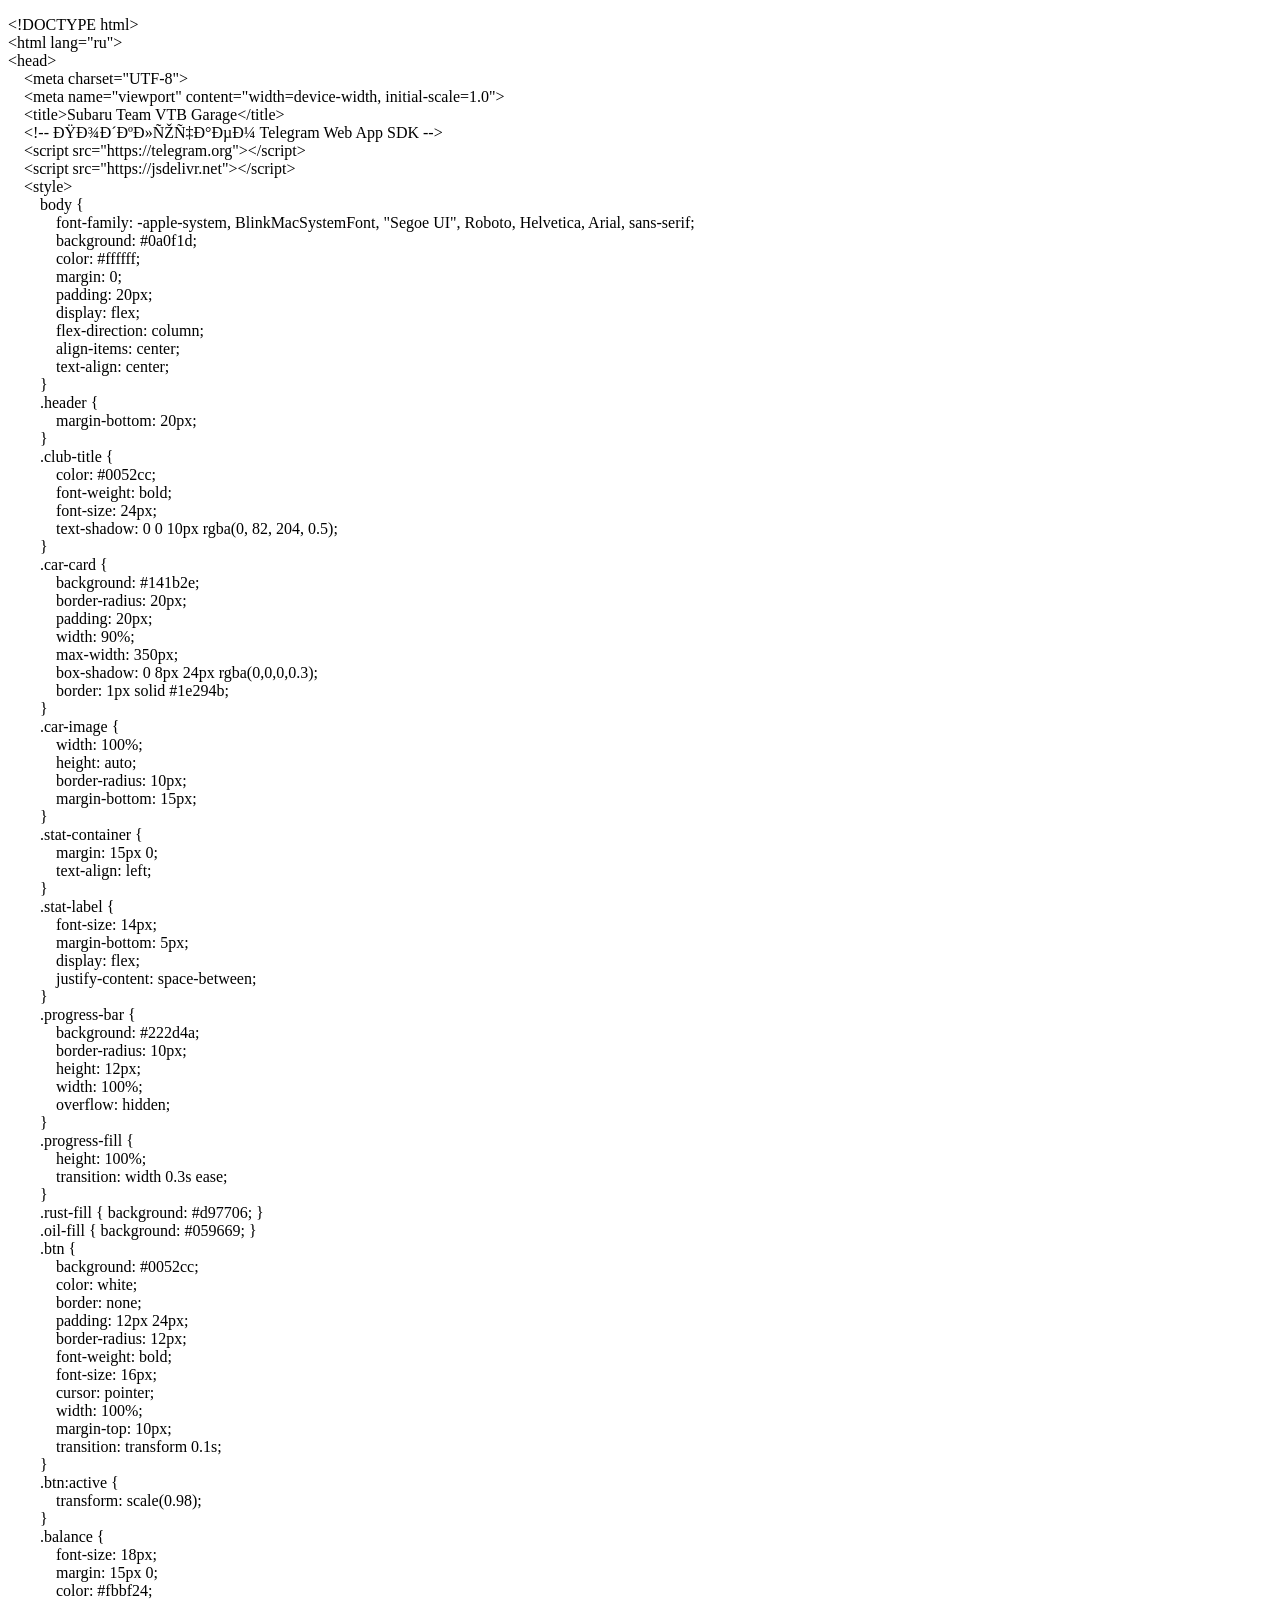
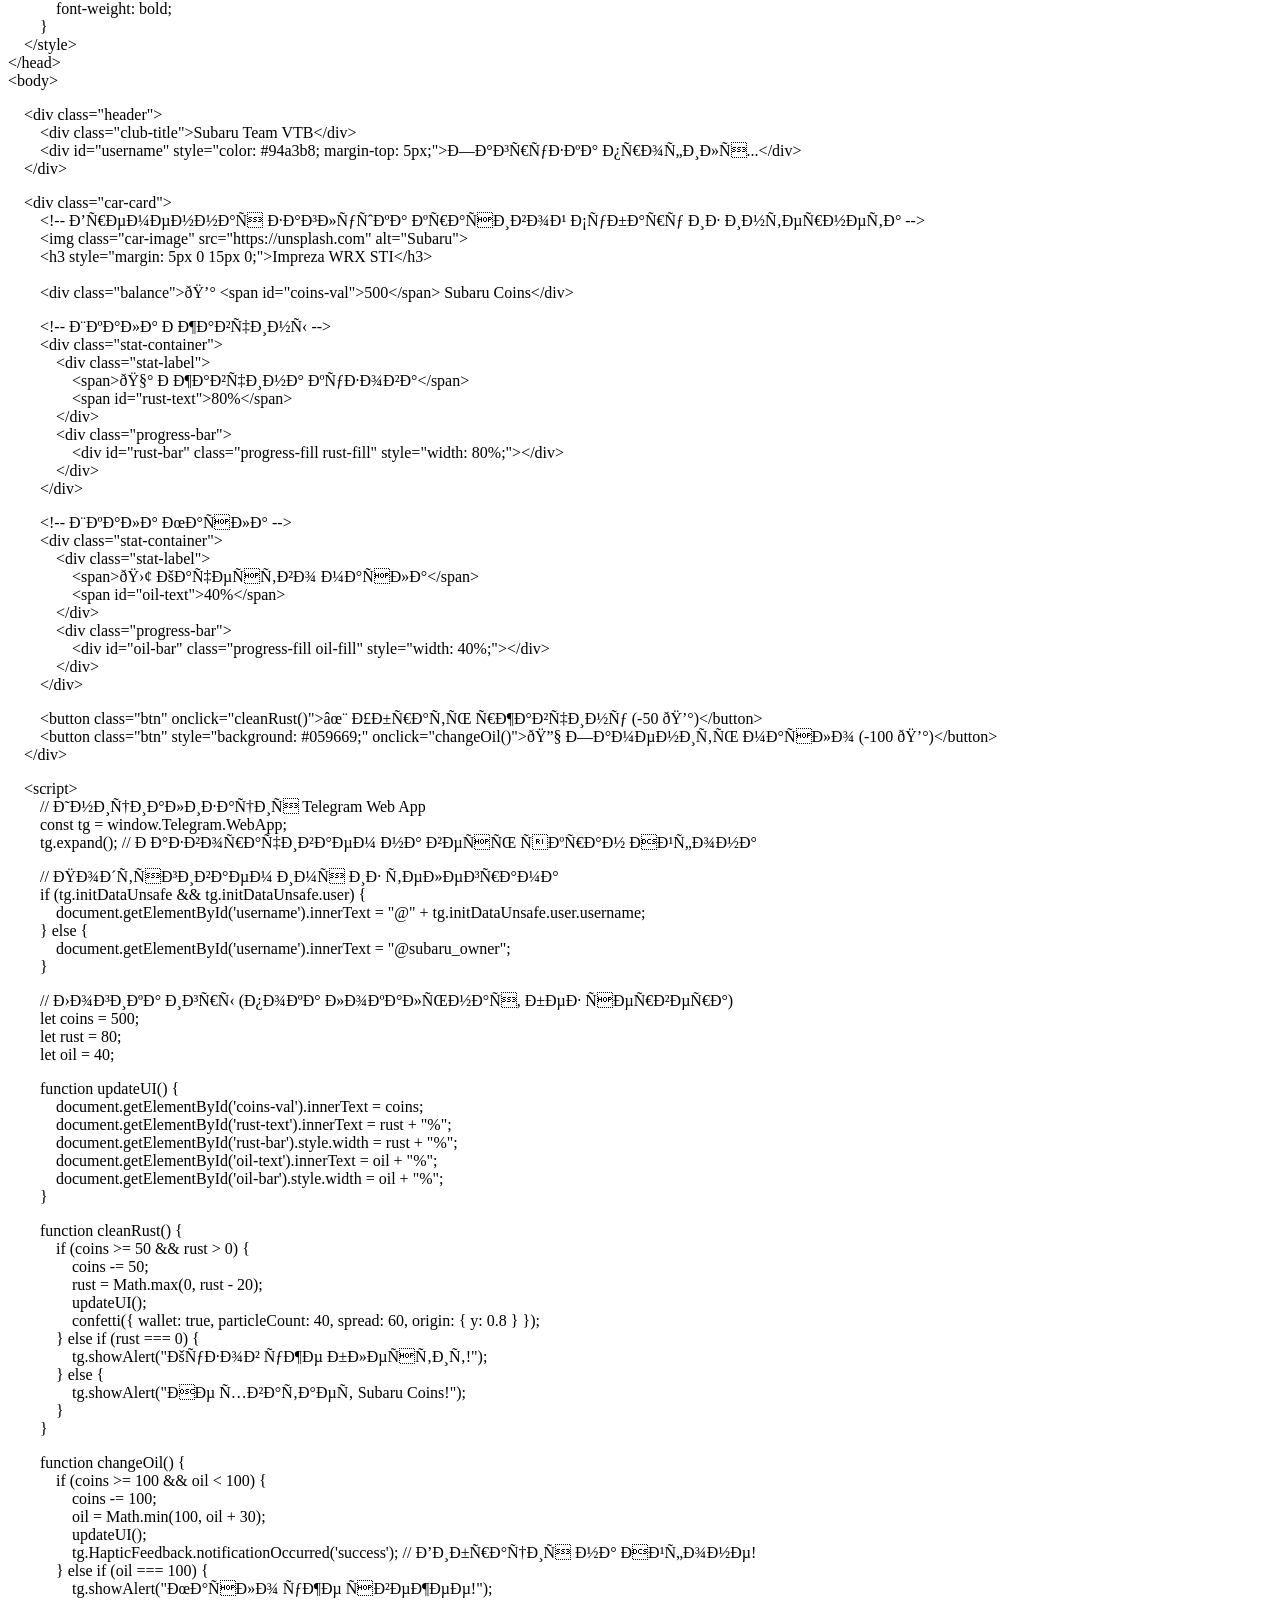
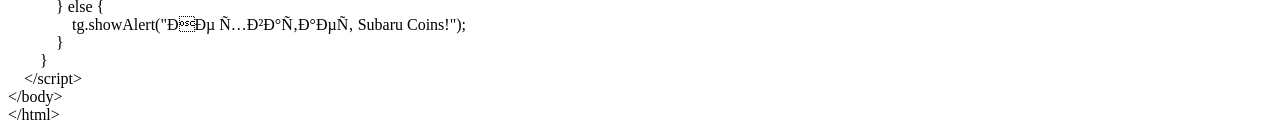
==== index.html @ 0f57520d "Add files via upload" ====
<!DOCTYPE html>
<html>
<head>
	<title>be1.ru</title>
</head>
<body>
<p>&lt;!DOCTYPE html&gt;<br />
&lt;html lang=&quot;ru&quot;&gt;<br />
&lt;head&gt;<br />
&nbsp; &nbsp; &lt;meta charset=&quot;UTF-8&quot;&gt;<br />
&nbsp; &nbsp; &lt;meta name=&quot;viewport&quot; content=&quot;width=device-width, initial-scale=1.0&quot;&gt;<br />
&nbsp; &nbsp; &lt;title&gt;Subaru Team VTB Garage&lt;/title&gt;<br />
&nbsp; &nbsp; &lt;!-- Подключаем Telegram Web App SDK --&gt;<br />
&nbsp; &nbsp; &lt;script src=&quot;https://telegram.org&quot;&gt;&lt;/script&gt;<br />
&nbsp; &nbsp; &lt;script src=&quot;https://jsdelivr.net&quot;&gt;&lt;/script&gt;<br />
&nbsp; &nbsp; &lt;style&gt;<br />
&nbsp; &nbsp; &nbsp; &nbsp; body {<br />
&nbsp; &nbsp; &nbsp; &nbsp; &nbsp; &nbsp; font-family: -apple-system, BlinkMacSystemFont, &quot;Segoe UI&quot;, Roboto, Helvetica, Arial, sans-serif;<br />
&nbsp; &nbsp; &nbsp; &nbsp; &nbsp; &nbsp; background: #0a0f1d;<br />
&nbsp; &nbsp; &nbsp; &nbsp; &nbsp; &nbsp; color: #ffffff;<br />
&nbsp; &nbsp; &nbsp; &nbsp; &nbsp; &nbsp; margin: 0;<br />
&nbsp; &nbsp; &nbsp; &nbsp; &nbsp; &nbsp; padding: 20px;<br />
&nbsp; &nbsp; &nbsp; &nbsp; &nbsp; &nbsp; display: flex;<br />
&nbsp; &nbsp; &nbsp; &nbsp; &nbsp; &nbsp; flex-direction: column;<br />
&nbsp; &nbsp; &nbsp; &nbsp; &nbsp; &nbsp; align-items: center;<br />
&nbsp; &nbsp; &nbsp; &nbsp; &nbsp; &nbsp; text-align: center;<br />
&nbsp; &nbsp; &nbsp; &nbsp; }<br />
&nbsp; &nbsp; &nbsp; &nbsp; .header {<br />
&nbsp; &nbsp; &nbsp; &nbsp; &nbsp; &nbsp; margin-bottom: 20px;<br />
&nbsp; &nbsp; &nbsp; &nbsp; }<br />
&nbsp; &nbsp; &nbsp; &nbsp; .club-title {<br />
&nbsp; &nbsp; &nbsp; &nbsp; &nbsp; &nbsp; color: #0052cc;<br />
&nbsp; &nbsp; &nbsp; &nbsp; &nbsp; &nbsp; font-weight: bold;<br />
&nbsp; &nbsp; &nbsp; &nbsp; &nbsp; &nbsp; font-size: 24px;<br />
&nbsp; &nbsp; &nbsp; &nbsp; &nbsp; &nbsp; text-shadow: 0 0 10px rgba(0, 82, 204, 0.5);<br />
&nbsp; &nbsp; &nbsp; &nbsp; }<br />
&nbsp; &nbsp; &nbsp; &nbsp; .car-card {<br />
&nbsp; &nbsp; &nbsp; &nbsp; &nbsp; &nbsp; background: #141b2e;<br />
&nbsp; &nbsp; &nbsp; &nbsp; &nbsp; &nbsp; border-radius: 20px;<br />
&nbsp; &nbsp; &nbsp; &nbsp; &nbsp; &nbsp; padding: 20px;<br />
&nbsp; &nbsp; &nbsp; &nbsp; &nbsp; &nbsp; width: 90%;<br />
&nbsp; &nbsp; &nbsp; &nbsp; &nbsp; &nbsp; max-width: 350px;<br />
&nbsp; &nbsp; &nbsp; &nbsp; &nbsp; &nbsp; box-shadow: 0 8px 24px rgba(0,0,0,0.3);<br />
&nbsp; &nbsp; &nbsp; &nbsp; &nbsp; &nbsp; border: 1px solid #1e294b;<br />
&nbsp; &nbsp; &nbsp; &nbsp; }<br />
&nbsp; &nbsp; &nbsp; &nbsp; .car-image {<br />
&nbsp; &nbsp; &nbsp; &nbsp; &nbsp; &nbsp; width: 100%;<br />
&nbsp; &nbsp; &nbsp; &nbsp; &nbsp; &nbsp; height: auto;<br />
&nbsp; &nbsp; &nbsp; &nbsp; &nbsp; &nbsp; border-radius: 10px;<br />
&nbsp; &nbsp; &nbsp; &nbsp; &nbsp; &nbsp; margin-bottom: 15px;<br />
&nbsp; &nbsp; &nbsp; &nbsp; }<br />
&nbsp; &nbsp; &nbsp; &nbsp; .stat-container {<br />
&nbsp; &nbsp; &nbsp; &nbsp; &nbsp; &nbsp; margin: 15px 0;<br />
&nbsp; &nbsp; &nbsp; &nbsp; &nbsp; &nbsp; text-align: left;<br />
&nbsp; &nbsp; &nbsp; &nbsp; }<br />
&nbsp; &nbsp; &nbsp; &nbsp; .stat-label {<br />
&nbsp; &nbsp; &nbsp; &nbsp; &nbsp; &nbsp; font-size: 14px;<br />
&nbsp; &nbsp; &nbsp; &nbsp; &nbsp; &nbsp; margin-bottom: 5px;<br />
&nbsp; &nbsp; &nbsp; &nbsp; &nbsp; &nbsp; display: flex;<br />
&nbsp; &nbsp; &nbsp; &nbsp; &nbsp; &nbsp; justify-content: space-between;<br />
&nbsp; &nbsp; &nbsp; &nbsp; }<br />
&nbsp; &nbsp; &nbsp; &nbsp; .progress-bar {<br />
&nbsp; &nbsp; &nbsp; &nbsp; &nbsp; &nbsp; background: #222d4a;<br />
&nbsp; &nbsp; &nbsp; &nbsp; &nbsp; &nbsp; border-radius: 10px;<br />
&nbsp; &nbsp; &nbsp; &nbsp; &nbsp; &nbsp; height: 12px;<br />
&nbsp; &nbsp; &nbsp; &nbsp; &nbsp; &nbsp; width: 100%;<br />
&nbsp; &nbsp; &nbsp; &nbsp; &nbsp; &nbsp; overflow: hidden;<br />
&nbsp; &nbsp; &nbsp; &nbsp; }<br />
&nbsp; &nbsp; &nbsp; &nbsp; .progress-fill {<br />
&nbsp; &nbsp; &nbsp; &nbsp; &nbsp; &nbsp; height: 100%;<br />
&nbsp; &nbsp; &nbsp; &nbsp; &nbsp; &nbsp; transition: width 0.3s ease;<br />
&nbsp; &nbsp; &nbsp; &nbsp; }<br />
&nbsp; &nbsp; &nbsp; &nbsp; .rust-fill { background: #d97706; }<br />
&nbsp; &nbsp; &nbsp; &nbsp; .oil-fill { background: #059669; }<br />
&nbsp; &nbsp; &nbsp; &nbsp; .btn {<br />
&nbsp; &nbsp; &nbsp; &nbsp; &nbsp; &nbsp; background: #0052cc;<br />
&nbsp; &nbsp; &nbsp; &nbsp; &nbsp; &nbsp; color: white;<br />
&nbsp; &nbsp; &nbsp; &nbsp; &nbsp; &nbsp; border: none;<br />
&nbsp; &nbsp; &nbsp; &nbsp; &nbsp; &nbsp; padding: 12px 24px;<br />
&nbsp; &nbsp; &nbsp; &nbsp; &nbsp; &nbsp; border-radius: 12px;<br />
&nbsp; &nbsp; &nbsp; &nbsp; &nbsp; &nbsp; font-weight: bold;<br />
&nbsp; &nbsp; &nbsp; &nbsp; &nbsp; &nbsp; font-size: 16px;<br />
&nbsp; &nbsp; &nbsp; &nbsp; &nbsp; &nbsp; cursor: pointer;<br />
&nbsp; &nbsp; &nbsp; &nbsp; &nbsp; &nbsp; width: 100%;<br />
&nbsp; &nbsp; &nbsp; &nbsp; &nbsp; &nbsp; margin-top: 10px;<br />
&nbsp; &nbsp; &nbsp; &nbsp; &nbsp; &nbsp; transition: transform 0.1s;<br />
&nbsp; &nbsp; &nbsp; &nbsp; }<br />
&nbsp; &nbsp; &nbsp; &nbsp; .btn:active {<br />
&nbsp; &nbsp; &nbsp; &nbsp; &nbsp; &nbsp; transform: scale(0.98);<br />
&nbsp; &nbsp; &nbsp; &nbsp; }<br />
&nbsp; &nbsp; &nbsp; &nbsp; .balance {<br />
&nbsp; &nbsp; &nbsp; &nbsp; &nbsp; &nbsp; font-size: 18px;<br />
&nbsp; &nbsp; &nbsp; &nbsp; &nbsp; &nbsp; margin: 15px 0;<br />
&nbsp; &nbsp; &nbsp; &nbsp; &nbsp; &nbsp; color: #fbbf24;<br />
&nbsp; &nbsp; &nbsp; &nbsp; &nbsp; &nbsp; font-weight: bold;<br />
&nbsp; &nbsp; &nbsp; &nbsp; }<br />
&nbsp; &nbsp; &lt;/style&gt;<br />
&lt;/head&gt;<br />
&lt;body&gt;</p>

<p>&nbsp; &nbsp; &lt;div class=&quot;header&quot;&gt;<br />
&nbsp; &nbsp; &nbsp; &nbsp; &lt;div class=&quot;club-title&quot;&gt;Subaru Team VTB&lt;/div&gt;<br />
&nbsp; &nbsp; &nbsp; &nbsp; &lt;div id=&quot;username&quot; style=&quot;color: #94a3b8; margin-top: 5px;&quot;&gt;Загрузка профиля...&lt;/div&gt;<br />
&nbsp; &nbsp; &lt;/div&gt;</p>

<p>&nbsp; &nbsp; &lt;div class=&quot;car-card&quot;&gt;<br />
&nbsp; &nbsp; &nbsp; &nbsp; &lt;!-- Временная заглушка красивой Субару из интернета --&gt;<br />
&nbsp; &nbsp; &nbsp; &nbsp; &lt;img class=&quot;car-image&quot; src=&quot;https://unsplash.com&quot; alt=&quot;Subaru&quot;&gt;<br />
&nbsp; &nbsp; &nbsp; &nbsp; &lt;h3 style=&quot;margin: 5px 0 15px 0;&quot;&gt;Impreza WRX STI&lt;/h3&gt;<br />
&nbsp; &nbsp; &nbsp; &nbsp;&nbsp;<br />
&nbsp; &nbsp; &nbsp; &nbsp; &lt;div class=&quot;balance&quot;&gt;💰 &lt;span id=&quot;coins-val&quot;&gt;500&lt;/span&gt; Subaru Coins&lt;/div&gt;</p>

<p>&nbsp; &nbsp; &nbsp; &nbsp; &lt;!-- Шкала Ржавчины --&gt;<br />
&nbsp; &nbsp; &nbsp; &nbsp; &lt;div class=&quot;stat-container&quot;&gt;<br />
&nbsp; &nbsp; &nbsp; &nbsp; &nbsp; &nbsp; &lt;div class=&quot;stat-label&quot;&gt;<br />
&nbsp; &nbsp; &nbsp; &nbsp; &nbsp; &nbsp; &nbsp; &nbsp; &lt;span&gt;🧰 Ржавчина кузова&lt;/span&gt;<br />
&nbsp; &nbsp; &nbsp; &nbsp; &nbsp; &nbsp; &nbsp; &nbsp; &lt;span id=&quot;rust-text&quot;&gt;80%&lt;/span&gt;<br />
&nbsp; &nbsp; &nbsp; &nbsp; &nbsp; &nbsp; &lt;/div&gt;<br />
&nbsp; &nbsp; &nbsp; &nbsp; &nbsp; &nbsp; &lt;div class=&quot;progress-bar&quot;&gt;<br />
&nbsp; &nbsp; &nbsp; &nbsp; &nbsp; &nbsp; &nbsp; &nbsp; &lt;div id=&quot;rust-bar&quot; class=&quot;progress-fill rust-fill&quot; style=&quot;width: 80%;&quot;&gt;&lt;/div&gt;<br />
&nbsp; &nbsp; &nbsp; &nbsp; &nbsp; &nbsp; &lt;/div&gt;<br />
&nbsp; &nbsp; &nbsp; &nbsp; &lt;/div&gt;</p>

<p>&nbsp; &nbsp; &nbsp; &nbsp; &lt;!-- Шкала Масла --&gt;<br />
&nbsp; &nbsp; &nbsp; &nbsp; &lt;div class=&quot;stat-container&quot;&gt;<br />
&nbsp; &nbsp; &nbsp; &nbsp; &nbsp; &nbsp; &lt;div class=&quot;stat-label&quot;&gt;<br />
&nbsp; &nbsp; &nbsp; &nbsp; &nbsp; &nbsp; &nbsp; &nbsp; &lt;span&gt;🛢 Качество масла&lt;/span&gt;<br />
&nbsp; &nbsp; &nbsp; &nbsp; &nbsp; &nbsp; &nbsp; &nbsp; &lt;span id=&quot;oil-text&quot;&gt;40%&lt;/span&gt;<br />
&nbsp; &nbsp; &nbsp; &nbsp; &nbsp; &nbsp; &lt;/div&gt;<br />
&nbsp; &nbsp; &nbsp; &nbsp; &nbsp; &nbsp; &lt;div class=&quot;progress-bar&quot;&gt;<br />
&nbsp; &nbsp; &nbsp; &nbsp; &nbsp; &nbsp; &nbsp; &nbsp; &lt;div id=&quot;oil-bar&quot; class=&quot;progress-fill oil-fill&quot; style=&quot;width: 40%;&quot;&gt;&lt;/div&gt;<br />
&nbsp; &nbsp; &nbsp; &nbsp; &nbsp; &nbsp; &lt;/div&gt;<br />
&nbsp; &nbsp; &nbsp; &nbsp; &lt;/div&gt;</p>

<p>&nbsp; &nbsp; &nbsp; &nbsp; &lt;button class=&quot;btn&quot; onclick=&quot;cleanRust()&quot;&gt;✨ Убрать ржавчину (-50 💰)&lt;/button&gt;<br />
&nbsp; &nbsp; &nbsp; &nbsp; &lt;button class=&quot;btn&quot; style=&quot;background: #059669;&quot; onclick=&quot;changeOil()&quot;&gt;🔧 Заменить масло (-100 💰)&lt;/button&gt;<br />
&nbsp; &nbsp; &lt;/div&gt;</p>

<p>&nbsp; &nbsp; &lt;script&gt;<br />
&nbsp; &nbsp; &nbsp; &nbsp; // Инициализация Telegram Web App<br />
&nbsp; &nbsp; &nbsp; &nbsp; const tg = window.Telegram.WebApp;<br />
&nbsp; &nbsp; &nbsp; &nbsp; tg.expand(); // Разворачиваем на весь экран Айфона</p>

<p>&nbsp; &nbsp; &nbsp; &nbsp; // Подтягиваем имя из телеграма<br />
&nbsp; &nbsp; &nbsp; &nbsp; if (tg.initDataUnsafe &amp;&amp; tg.initDataUnsafe.user) {<br />
&nbsp; &nbsp; &nbsp; &nbsp; &nbsp; &nbsp; document.getElementById(&#39;username&#39;).innerText = &quot;@&quot; + tg.initDataUnsafe.user.username;<br />
&nbsp; &nbsp; &nbsp; &nbsp; } else {<br />
&nbsp; &nbsp; &nbsp; &nbsp; &nbsp; &nbsp; document.getElementById(&#39;username&#39;).innerText = &quot;@subaru_owner&quot;;<br />
&nbsp; &nbsp; &nbsp; &nbsp; }</p>

<p>&nbsp; &nbsp; &nbsp; &nbsp; // Логика игры (пока локальная, без сервера)<br />
&nbsp; &nbsp; &nbsp; &nbsp; let coins = 500;<br />
&nbsp; &nbsp; &nbsp; &nbsp; let rust = 80;<br />
&nbsp; &nbsp; &nbsp; &nbsp; let oil = 40;</p>

<p>&nbsp; &nbsp; &nbsp; &nbsp; function updateUI() {<br />
&nbsp; &nbsp; &nbsp; &nbsp; &nbsp; &nbsp; document.getElementById(&#39;coins-val&#39;).innerText = coins;<br />
&nbsp; &nbsp; &nbsp; &nbsp; &nbsp; &nbsp; document.getElementById(&#39;rust-text&#39;).innerText = rust + &quot;%&quot;;<br />
&nbsp; &nbsp; &nbsp; &nbsp; &nbsp; &nbsp; document.getElementById(&#39;rust-bar&#39;).style.width = rust + &quot;%&quot;;<br />
&nbsp; &nbsp; &nbsp; &nbsp; &nbsp; &nbsp; document.getElementById(&#39;oil-text&#39;).innerText = oil + &quot;%&quot;;<br />
&nbsp; &nbsp; &nbsp; &nbsp; &nbsp; &nbsp; document.getElementById(&#39;oil-bar&#39;).style.width = oil + &quot;%&quot;;<br />
&nbsp; &nbsp; &nbsp; &nbsp; }</p>

<p>&nbsp; &nbsp; &nbsp; &nbsp; function cleanRust() {<br />
&nbsp; &nbsp; &nbsp; &nbsp; &nbsp; &nbsp; if (coins &gt;= 50 &amp;&amp; rust &gt; 0) {<br />
&nbsp; &nbsp; &nbsp; &nbsp; &nbsp; &nbsp; &nbsp; &nbsp; coins -= 50;<br />
&nbsp; &nbsp; &nbsp; &nbsp; &nbsp; &nbsp; &nbsp; &nbsp; rust = Math.max(0, rust - 20);<br />
&nbsp; &nbsp; &nbsp; &nbsp; &nbsp; &nbsp; &nbsp; &nbsp; updateUI();<br />
&nbsp; &nbsp; &nbsp; &nbsp; &nbsp; &nbsp; &nbsp; &nbsp; confetti({ wallet: true, particleCount: 40, spread: 60, origin: { y: 0.8 } });<br />
&nbsp; &nbsp; &nbsp; &nbsp; &nbsp; &nbsp; } else if (rust === 0) {<br />
&nbsp; &nbsp; &nbsp; &nbsp; &nbsp; &nbsp; &nbsp; &nbsp; tg.showAlert(&quot;Кузов уже блестит!&quot;);<br />
&nbsp; &nbsp; &nbsp; &nbsp; &nbsp; &nbsp; } else {<br />
&nbsp; &nbsp; &nbsp; &nbsp; &nbsp; &nbsp; &nbsp; &nbsp; tg.showAlert(&quot;Не хватает Subaru Coins!&quot;);<br />
&nbsp; &nbsp; &nbsp; &nbsp; &nbsp; &nbsp; }<br />
&nbsp; &nbsp; &nbsp; &nbsp; }</p>

<p>&nbsp; &nbsp; &nbsp; &nbsp; function changeOil() {<br />
&nbsp; &nbsp; &nbsp; &nbsp; &nbsp; &nbsp; if (coins &gt;= 100 &amp;&amp; oil &lt; 100) {<br />
&nbsp; &nbsp; &nbsp; &nbsp; &nbsp; &nbsp; &nbsp; &nbsp; coins -= 100;<br />
&nbsp; &nbsp; &nbsp; &nbsp; &nbsp; &nbsp; &nbsp; &nbsp; oil = Math.min(100, oil + 30);<br />
&nbsp; &nbsp; &nbsp; &nbsp; &nbsp; &nbsp; &nbsp; &nbsp; updateUI();<br />
&nbsp; &nbsp; &nbsp; &nbsp; &nbsp; &nbsp; &nbsp; &nbsp; tg.HapticFeedback.notificationOccurred(&#39;success&#39;); // Вибрация на Айфоне!<br />
&nbsp; &nbsp; &nbsp; &nbsp; &nbsp; &nbsp; } else if (oil === 100) {<br />
&nbsp; &nbsp; &nbsp; &nbsp; &nbsp; &nbsp; &nbsp; &nbsp; tg.showAlert(&quot;Масло уже свежее!&quot;);<br />
&nbsp; &nbsp; &nbsp; &nbsp; &nbsp; &nbsp; } else {<br />
&nbsp; &nbsp; &nbsp; &nbsp; &nbsp; &nbsp; &nbsp; &nbsp; tg.showAlert(&quot;Не хватает Subaru Coins!&quot;);<br />
&nbsp; &nbsp; &nbsp; &nbsp; &nbsp; &nbsp; }<br />
&nbsp; &nbsp; &nbsp; &nbsp; }<br />
&nbsp; &nbsp; &lt;/script&gt;<br />
&lt;/body&gt;<br />
&lt;/html&gt;</p>
</body>
</html>
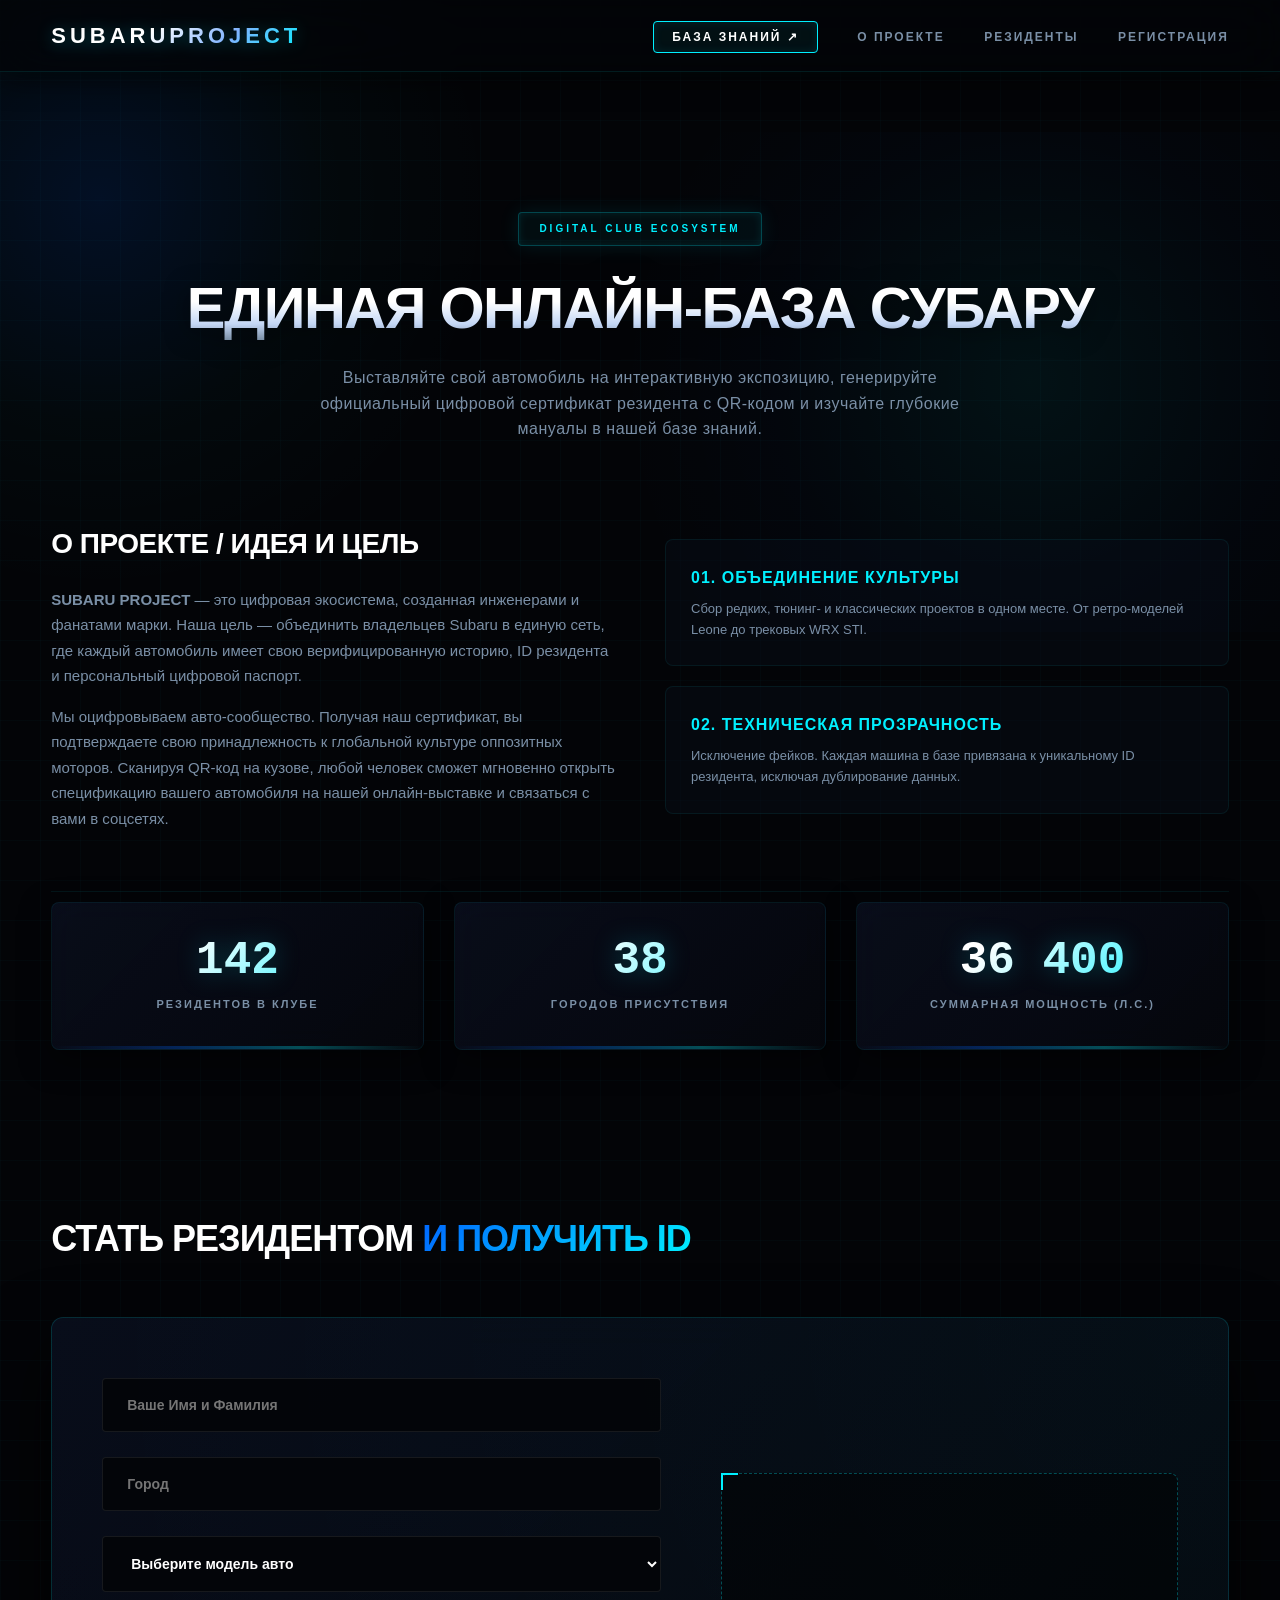
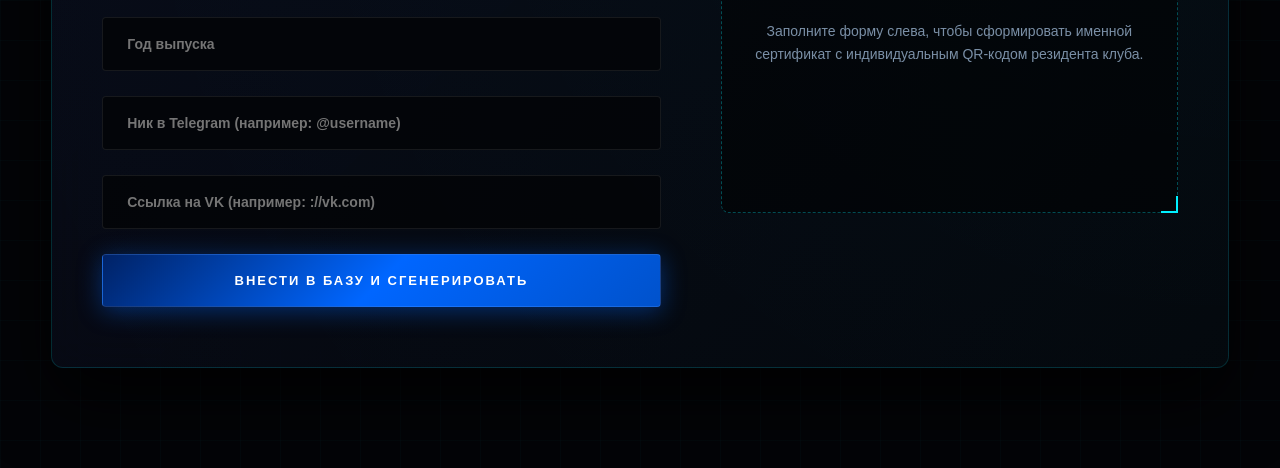
==== commit 44b087e4: "Add files via upload" ====
--- a/index.html
+++ b/index.html
@@ -1,193 +1,124 @@
 <!DOCTYPE html>
-<html>
+<html lang="ru">
 <head>
-	<title>be1.ru</title>
+    <meta charset="UTF-8">
+    <meta name="viewport" content="width=device-width, initial-scale=1.0">
+    <title>SUBARU WORLD - Клубный Проект</title>
+    <link rel="stylesheet" href="style.css">
+    <script src="https://cloudflare.com"></script>
 </head>
 <body>
-<p>&lt;!DOCTYPE html&gt;<br />
-&lt;html lang=&quot;ru&quot;&gt;<br />
-&lt;head&gt;<br />
-&nbsp; &nbsp; &lt;meta charset=&quot;UTF-8&quot;&gt;<br />
-&nbsp; &nbsp; &lt;meta name=&quot;viewport&quot; content=&quot;width=device-width, initial-scale=1.0&quot;&gt;<br />
-&nbsp; &nbsp; &lt;title&gt;Subaru Team VTB Garage&lt;/title&gt;<br />
-&nbsp; &nbsp; &lt;!-- Подключаем Telegram Web App SDK --&gt;<br />
-&nbsp; &nbsp; &lt;script src=&quot;https://telegram.org&quot;&gt;&lt;/script&gt;<br />
-&nbsp; &nbsp; &lt;script src=&quot;https://jsdelivr.net&quot;&gt;&lt;/script&gt;<br />
-&nbsp; &nbsp; &lt;style&gt;<br />
-&nbsp; &nbsp; &nbsp; &nbsp; body {<br />
-&nbsp; &nbsp; &nbsp; &nbsp; &nbsp; &nbsp; font-family: -apple-system, BlinkMacSystemFont, &quot;Segoe UI&quot;, Roboto, Helvetica, Arial, sans-serif;<br />
-&nbsp; &nbsp; &nbsp; &nbsp; &nbsp; &nbsp; background: #0a0f1d;<br />
-&nbsp; &nbsp; &nbsp; &nbsp; &nbsp; &nbsp; color: #ffffff;<br />
-&nbsp; &nbsp; &nbsp; &nbsp; &nbsp; &nbsp; margin: 0;<br />
-&nbsp; &nbsp; &nbsp; &nbsp; &nbsp; &nbsp; padding: 20px;<br />
-&nbsp; &nbsp; &nbsp; &nbsp; &nbsp; &nbsp; display: flex;<br />
-&nbsp; &nbsp; &nbsp; &nbsp; &nbsp; &nbsp; flex-direction: column;<br />
-&nbsp; &nbsp; &nbsp; &nbsp; &nbsp; &nbsp; align-items: center;<br />
-&nbsp; &nbsp; &nbsp; &nbsp; &nbsp; &nbsp; text-align: center;<br />
-&nbsp; &nbsp; &nbsp; &nbsp; }<br />
-&nbsp; &nbsp; &nbsp; &nbsp; .header {<br />
-&nbsp; &nbsp; &nbsp; &nbsp; &nbsp; &nbsp; margin-bottom: 20px;<br />
-&nbsp; &nbsp; &nbsp; &nbsp; }<br />
-&nbsp; &nbsp; &nbsp; &nbsp; .club-title {<br />
-&nbsp; &nbsp; &nbsp; &nbsp; &nbsp; &nbsp; color: #0052cc;<br />
-&nbsp; &nbsp; &nbsp; &nbsp; &nbsp; &nbsp; font-weight: bold;<br />
-&nbsp; &nbsp; &nbsp; &nbsp; &nbsp; &nbsp; font-size: 24px;<br />
-&nbsp; &nbsp; &nbsp; &nbsp; &nbsp; &nbsp; text-shadow: 0 0 10px rgba(0, 82, 204, 0.5);<br />
-&nbsp; &nbsp; &nbsp; &nbsp; }<br />
-&nbsp; &nbsp; &nbsp; &nbsp; .car-card {<br />
-&nbsp; &nbsp; &nbsp; &nbsp; &nbsp; &nbsp; background: #141b2e;<br />
-&nbsp; &nbsp; &nbsp; &nbsp; &nbsp; &nbsp; border-radius: 20px;<br />
-&nbsp; &nbsp; &nbsp; &nbsp; &nbsp; &nbsp; padding: 20px;<br />
-&nbsp; &nbsp; &nbsp; &nbsp; &nbsp; &nbsp; width: 90%;<br />
-&nbsp; &nbsp; &nbsp; &nbsp; &nbsp; &nbsp; max-width: 350px;<br />
-&nbsp; &nbsp; &nbsp; &nbsp; &nbsp; &nbsp; box-shadow: 0 8px 24px rgba(0,0,0,0.3);<br />
-&nbsp; &nbsp; &nbsp; &nbsp; &nbsp; &nbsp; border: 1px solid #1e294b;<br />
-&nbsp; &nbsp; &nbsp; &nbsp; }<br />
-&nbsp; &nbsp; &nbsp; &nbsp; .car-image {<br />
-&nbsp; &nbsp; &nbsp; &nbsp; &nbsp; &nbsp; width: 100%;<br />
-&nbsp; &nbsp; &nbsp; &nbsp; &nbsp; &nbsp; height: auto;<br />
-&nbsp; &nbsp; &nbsp; &nbsp; &nbsp; &nbsp; border-radius: 10px;<br />
-&nbsp; &nbsp; &nbsp; &nbsp; &nbsp; &nbsp; margin-bottom: 15px;<br />
-&nbsp; &nbsp; &nbsp; &nbsp; }<br />
-&nbsp; &nbsp; &nbsp; &nbsp; .stat-container {<br />
-&nbsp; &nbsp; &nbsp; &nbsp; &nbsp; &nbsp; margin: 15px 0;<br />
-&nbsp; &nbsp; &nbsp; &nbsp; &nbsp; &nbsp; text-align: left;<br />
-&nbsp; &nbsp; &nbsp; &nbsp; }<br />
-&nbsp; &nbsp; &nbsp; &nbsp; .stat-label {<br />
-&nbsp; &nbsp; &nbsp; &nbsp; &nbsp; &nbsp; font-size: 14px;<br />
-&nbsp; &nbsp; &nbsp; &nbsp; &nbsp; &nbsp; margin-bottom: 5px;<br />
-&nbsp; &nbsp; &nbsp; &nbsp; &nbsp; &nbsp; display: flex;<br />
-&nbsp; &nbsp; &nbsp; &nbsp; &nbsp; &nbsp; justify-content: space-between;<br />
-&nbsp; &nbsp; &nbsp; &nbsp; }<br />
-&nbsp; &nbsp; &nbsp; &nbsp; .progress-bar {<br />
-&nbsp; &nbsp; &nbsp; &nbsp; &nbsp; &nbsp; background: #222d4a;<br />
-&nbsp; &nbsp; &nbsp; &nbsp; &nbsp; &nbsp; border-radius: 10px;<br />
-&nbsp; &nbsp; &nbsp; &nbsp; &nbsp; &nbsp; height: 12px;<br />
-&nbsp; &nbsp; &nbsp; &nbsp; &nbsp; &nbsp; width: 100%;<br />
-&nbsp; &nbsp; &nbsp; &nbsp; &nbsp; &nbsp; overflow: hidden;<br />
-&nbsp; &nbsp; &nbsp; &nbsp; }<br />
-&nbsp; &nbsp; &nbsp; &nbsp; .progress-fill {<br />
-&nbsp; &nbsp; &nbsp; &nbsp; &nbsp; &nbsp; height: 100%;<br />
-&nbsp; &nbsp; &nbsp; &nbsp; &nbsp; &nbsp; transition: width 0.3s ease;<br />
-&nbsp; &nbsp; &nbsp; &nbsp; }<br />
-&nbsp; &nbsp; &nbsp; &nbsp; .rust-fill { background: #d97706; }<br />
-&nbsp; &nbsp; &nbsp; &nbsp; .oil-fill { background: #059669; }<br />
-&nbsp; &nbsp; &nbsp; &nbsp; .btn {<br />
-&nbsp; &nbsp; &nbsp; &nbsp; &nbsp; &nbsp; background: #0052cc;<br />
-&nbsp; &nbsp; &nbsp; &nbsp; &nbsp; &nbsp; color: white;<br />
-&nbsp; &nbsp; &nbsp; &nbsp; &nbsp; &nbsp; border: none;<br />
-&nbsp; &nbsp; &nbsp; &nbsp; &nbsp; &nbsp; padding: 12px 24px;<br />
-&nbsp; &nbsp; &nbsp; &nbsp; &nbsp; &nbsp; border-radius: 12px;<br />
-&nbsp; &nbsp; &nbsp; &nbsp; &nbsp; &nbsp; font-weight: bold;<br />
-&nbsp; &nbsp; &nbsp; &nbsp; &nbsp; &nbsp; font-size: 16px;<br />
-&nbsp; &nbsp; &nbsp; &nbsp; &nbsp; &nbsp; cursor: pointer;<br />
-&nbsp; &nbsp; &nbsp; &nbsp; &nbsp; &nbsp; width: 100%;<br />
-&nbsp; &nbsp; &nbsp; &nbsp; &nbsp; &nbsp; margin-top: 10px;<br />
-&nbsp; &nbsp; &nbsp; &nbsp; &nbsp; &nbsp; transition: transform 0.1s;<br />
-&nbsp; &nbsp; &nbsp; &nbsp; }<br />
-&nbsp; &nbsp; &nbsp; &nbsp; .btn:active {<br />
-&nbsp; &nbsp; &nbsp; &nbsp; &nbsp; &nbsp; transform: scale(0.98);<br />
-&nbsp; &nbsp; &nbsp; &nbsp; }<br />
-&nbsp; &nbsp; &nbsp; &nbsp; .balance {<br />
-&nbsp; &nbsp; &nbsp; &nbsp; &nbsp; &nbsp; font-size: 18px;<br />
-&nbsp; &nbsp; &nbsp; &nbsp; &nbsp; &nbsp; margin: 15px 0;<br />
-&nbsp; &nbsp; &nbsp; &nbsp; &nbsp; &nbsp; color: #fbbf24;<br />
-&nbsp; &nbsp; &nbsp; &nbsp; &nbsp; &nbsp; font-weight: bold;<br />
-&nbsp; &nbsp; &nbsp; &nbsp; }<br />
-&nbsp; &nbsp; &lt;/style&gt;<br />
-&lt;/head&gt;<br />
-&lt;body&gt;</p>
 
-<p>&nbsp; &nbsp; &lt;div class=&quot;header&quot;&gt;<br />
-&nbsp; &nbsp; &nbsp; &nbsp; &lt;div class=&quot;club-title&quot;&gt;Subaru Team VTB&lt;/div&gt;<br />
-&nbsp; &nbsp; &nbsp; &nbsp; &lt;div id=&quot;username&quot; style=&quot;color: #94a3b8; margin-top: 5px;&quot;&gt;Загрузка профиля...&lt;/div&gt;<br />
-&nbsp; &nbsp; &lt;/div&gt;</p>
+    <!-- Шапка сайта -->
+    <header>
+        <div class="container header-grid">
+            <div class="logo">SUBARU<span>PROJECT</span></div>
+            <nav>
+                <a href="wiki.html" class="wiki-link">База Знаний ↗</a>
+                <a href="#about">О проекте</a>
+                <a href="residents.html">Резиденты</a>
+                <a href="#join">Регистрация</a>
+            </nav>
+        </div>
+    </header>
 
-<p>&nbsp; &nbsp; &lt;div class=&quot;car-card&quot;&gt;<br />
-&nbsp; &nbsp; &nbsp; &nbsp; &lt;!-- Временная заглушка красивой Субару из интернета --&gt;<br />
-&nbsp; &nbsp; &nbsp; &nbsp; &lt;img class=&quot;car-image&quot; src=&quot;https://unsplash.com&quot; alt=&quot;Subaru&quot;&gt;<br />
-&nbsp; &nbsp; &nbsp; &nbsp; &lt;h3 style=&quot;margin: 5px 0 15px 0;&quot;&gt;Impreza WRX STI&lt;/h3&gt;<br />
-&nbsp; &nbsp; &nbsp; &nbsp;&nbsp;<br />
-&nbsp; &nbsp; &nbsp; &nbsp; &lt;div class=&quot;balance&quot;&gt;💰 &lt;span id=&quot;coins-val&quot;&gt;500&lt;/span&gt; Subaru Coins&lt;/div&gt;</p>
+    <!-- Главный баннер -->
+    <section class="hero container">
+        <span class="hero-badge">Digital Club Ecosystem</span>
+        <h1>ЕДИНАЯ ОНЛАЙН-БАЗА СУБАРУ</h1>
+        <p>Выставляйте свой автомобиль на интерактивную экспозицию, генерируйте официальный цифровой сертификат резидента с QR-кодом и изучайте глубокие мануалы в нашей базе знаний.</p>
+    </section>
 
-<p>&nbsp; &nbsp; &nbsp; &nbsp; &lt;!-- Шкала Ржавчины --&gt;<br />
-&nbsp; &nbsp; &nbsp; &nbsp; &lt;div class=&quot;stat-container&quot;&gt;<br />
-&nbsp; &nbsp; &nbsp; &nbsp; &nbsp; &nbsp; &lt;div class=&quot;stat-label&quot;&gt;<br />
-&nbsp; &nbsp; &nbsp; &nbsp; &nbsp; &nbsp; &nbsp; &nbsp; &lt;span&gt;🧰 Ржавчина кузова&lt;/span&gt;<br />
-&nbsp; &nbsp; &nbsp; &nbsp; &nbsp; &nbsp; &nbsp; &nbsp; &lt;span id=&quot;rust-text&quot;&gt;80%&lt;/span&gt;<br />
-&nbsp; &nbsp; &nbsp; &nbsp; &nbsp; &nbsp; &lt;/div&gt;<br />
-&nbsp; &nbsp; &nbsp; &nbsp; &nbsp; &nbsp; &lt;div class=&quot;progress-bar&quot;&gt;<br />
-&nbsp; &nbsp; &nbsp; &nbsp; &nbsp; &nbsp; &nbsp; &nbsp; &lt;div id=&quot;rust-bar&quot; class=&quot;progress-fill rust-fill&quot; style=&quot;width: 80%;&quot;&gt;&lt;/div&gt;<br />
-&nbsp; &nbsp; &nbsp; &nbsp; &nbsp; &nbsp; &lt;/div&gt;<br />
-&nbsp; &nbsp; &nbsp; &nbsp; &lt;/div&gt;</p>
+    <!-- Раздел: О Проекте & Миссия клуба -->
+    <section id="about" class="container" style="padding: 40px 0 60px 0; border-bottom: 1px solid var(--border);">
+        <div style="display: grid; grid-template-columns: repeat(auto-fit, minmax(300px, 1fr)); gap: 50px; align-items: center;">
+            <div>
+                <h2 style="font-size: 28px; font-weight: 900; text-transform: uppercase; margin-bottom: 20px; letter-spacing: -0.5px;">
+                    О проекте <span>/ Идея и цель</span>
+                </h2>
+                <p style="color: var(--text-gray); font-size: 15px; margin-bottom: 15px; line-height: 1.7;">
+                    <strong>SUBARU PROJECT</strong> — это цифровая экосистема, созданная инженерами и фанатами марки. Наша цель — объединить владельцев Subaru в единую сеть, где каждый автомобиль имеет свою верифицированную историю, ID резидента и персональный цифровой паспорт.
+                </p>
+                <p style="color: var(--text-gray); font-size: 15px; line-height: 1.7;">
+                    Мы оцифровываем авто-сообщество. Получая наш сертификат, вы подтверждаете свою принадлежность к глобальной культуре оппозитных моторов. Сканируя QR-код на кузове, любой человек сможет мгновенно открыть спецификацию вашего автомобиля на нашей онлайн-выставке и связаться с вами в соцсетях.
+                </p>
+            </div>
+            
+            <div style="display: grid; gap: 20px;">
+                <div style="background: var(--bg-card); border: 1px solid var(--border); padding: 25px; border-radius: 8px;">
+                    <h3 style="color: var(--subaru-cyan); font-size: 16px; font-weight: 800; text-transform: uppercase; margin-bottom: 8px; letter-spacing: 1px;">01. Объединение культуры</h3>
+                    <p style="color: var(--text-gray); font-size: 13px;">Сбор редких, тюнинг- и классических проектов в одном месте. От ретро-моделей Leone до трековых WRX STI.</p>
+                </div>
+                <div style="background: var(--bg-card); border: 1px solid var(--border); padding: 25px; border-radius: 8px;">
+                    <h3 style="color: var(--subaru-cyan); font-size: 16px; font-weight: 800; text-transform: uppercase; margin-bottom: 8px; letter-spacing: 1px;">02. Техническая прозрачность</h3>
+                    <p style="color: var(--text-gray); font-size: 13px;">Исключение фейков. Каждая машина в базе привязана к уникальному ID резидента, исключая дублирование данных.</p>
+                </div>
+            </div>
+        </div>
+    </section>
+    <!-- Раздел: Индикаторы статистики клуба (Приборная панель) -->
+    <section class="container stats-section">
+        <div class="stats-grid">
+            <div class="stat-box">
+                <div class="stat-value" id="statResidents" data-target="142">0</div>
+                <div class="stat-label">Резидентов в клубе</div>
+            </div>
+            <div class="stat-box">
+                <div class="stat-value" id="statCities" data-target="38">0</div>
+                <div class="stat-label">Городов присутствия</div>
+            </div>
+            <div class="stat-box">
+                <div class="stat-value" id="statHp" data-target="36400">0</div>
+                <div class="stat-label">Суммарная мощность (л.с.)</div>
+            </div>
+        </div>
+    </section>
+    <!-- Раздел: Регистрация и Сертификат -->
+    <section id="join" class="container">
+        <h2 class="section-title">Стать резидентом <span>и получить ID</span></h2>
+        <div class="join-box">
+            
+            <!-- Форма ввода данных -->
+            <div class="join-form">
+                <form id="regForm">
+                    <input type="text" id="userName" placeholder="Ваше Имя и Фамилия" required>
+                    <input type="text" id="userCity" placeholder="Город" required>
+                    <select id="carModel" required>
+                        <option value="">Выберите модель авто</option>
+                        <option value="Impreza / WRX / STI">Impreza / WRX / STI</option>
+                        <option value="Forester">Forester</option>
+                        <option value="Outback">Outback</option>
+                        <option value="Legacy">Legacy</option>
+                        <option value="BRZ">BRZ</option>
+                    </select>
+                    <input type="text" id="carYear" placeholder="Год выпуска" required>
+                    
+                    <!-- Новые поля ввода социальных сетей владельца -->
+                    <input type="text" id="userTg" placeholder="Ник в Telegram (например: @username)">
+                    <input type="text" id="userVk" placeholder="Ссылка на VK (например: ://vk.com)">
+                    
+                    <button type="submit" class="join-btn">Внести в базу и сгенерировать</button>
+                </form>
+            </div>
 
-<p>&nbsp; &nbsp; &nbsp; &nbsp; &lt;!-- Шкала Масла --&gt;<br />
-&nbsp; &nbsp; &nbsp; &nbsp; &lt;div class=&quot;stat-container&quot;&gt;<br />
-&nbsp; &nbsp; &nbsp; &nbsp; &nbsp; &nbsp; &lt;div class=&quot;stat-label&quot;&gt;<br />
-&nbsp; &nbsp; &nbsp; &nbsp; &nbsp; &nbsp; &nbsp; &nbsp; &lt;span&gt;🛢 Качество масла&lt;/span&gt;<br />
-&nbsp; &nbsp; &nbsp; &nbsp; &nbsp; &nbsp; &nbsp; &nbsp; &lt;span id=&quot;oil-text&quot;&gt;40%&lt;/span&gt;<br />
-&nbsp; &nbsp; &nbsp; &nbsp; &nbsp; &nbsp; &lt;/div&gt;<br />
-&nbsp; &nbsp; &nbsp; &nbsp; &nbsp; &nbsp; &lt;div class=&quot;progress-bar&quot;&gt;<br />
-&nbsp; &nbsp; &nbsp; &nbsp; &nbsp; &nbsp; &nbsp; &nbsp; &lt;div id=&quot;oil-bar&quot; class=&quot;progress-fill oil-fill&quot; style=&quot;width: 40%;&quot;&gt;&lt;/div&gt;<br />
-&nbsp; &nbsp; &nbsp; &nbsp; &nbsp; &nbsp; &lt;/div&gt;<br />
-&nbsp; &nbsp; &nbsp; &nbsp; &lt;/div&gt;</p>
+            <!-- Зона вывода готового графического сертификата -->
+            <div class="certificate-display" id="certDisplay">
+                <div id="certPlaceholder" style="color: var(--text-gray); font-size: 14px; text-align: center;">
+                    Заполните форму слева, чтобы сформировать именной сертификат с индивидуальным QR-кодом резидента клуба.
+                </div>
+                
+                <div class="cert-result-container" id="certResultContainer">
+                    <div id="imagePreviewBox"></div>
+                    <button id="downloadBtn" class="download-btn">Скачать сертификат (.PNG)</button>
+                </div>
 
-<p>&nbsp; &nbsp; &nbsp; &nbsp; &lt;button class=&quot;btn&quot; onclick=&quot;cleanRust()&quot;&gt;✨ Убрать ржавчину (-50 💰)&lt;/button&gt;<br />
-&nbsp; &nbsp; &nbsp; &nbsp; &lt;button class=&quot;btn&quot; style=&quot;background: #059669;&quot; onclick=&quot;changeOil()&quot;&gt;🔧 Заменить масло (-100 💰)&lt;/button&gt;<br />
-&nbsp; &nbsp; &lt;/div&gt;</p>
+                <canvas id="certCanvas" style="display: none;"></canvas>
+                <div id="qrcode" style="display: none;"></div>
+            </div>
 
-<p>&nbsp; &nbsp; &lt;script&gt;<br />
-&nbsp; &nbsp; &nbsp; &nbsp; // Инициализация Telegram Web App<br />
-&nbsp; &nbsp; &nbsp; &nbsp; const tg = window.Telegram.WebApp;<br />
-&nbsp; &nbsp; &nbsp; &nbsp; tg.expand(); // Разворачиваем на весь экран Айфона</p>
+        </div>
+    </section>
 
-<p>&nbsp; &nbsp; &nbsp; &nbsp; // Подтягиваем имя из телеграма<br />
-&nbsp; &nbsp; &nbsp; &nbsp; if (tg.initDataUnsafe &amp;&amp; tg.initDataUnsafe.user) {<br />
-&nbsp; &nbsp; &nbsp; &nbsp; &nbsp; &nbsp; document.getElementById(&#39;username&#39;).innerText = &quot;@&quot; + tg.initDataUnsafe.user.username;<br />
-&nbsp; &nbsp; &nbsp; &nbsp; } else {<br />
-&nbsp; &nbsp; &nbsp; &nbsp; &nbsp; &nbsp; document.getElementById(&#39;username&#39;).innerText = &quot;@subaru_owner&quot;;<br />
-&nbsp; &nbsp; &nbsp; &nbsp; }</p>
-
-<p>&nbsp; &nbsp; &nbsp; &nbsp; // Логика игры (пока локальная, без сервера)<br />
-&nbsp; &nbsp; &nbsp; &nbsp; let coins = 500;<br />
-&nbsp; &nbsp; &nbsp; &nbsp; let rust = 80;<br />
-&nbsp; &nbsp; &nbsp; &nbsp; let oil = 40;</p>
-
-<p>&nbsp; &nbsp; &nbsp; &nbsp; function updateUI() {<br />
-&nbsp; &nbsp; &nbsp; &nbsp; &nbsp; &nbsp; document.getElementById(&#39;coins-val&#39;).innerText = coins;<br />
-&nbsp; &nbsp; &nbsp; &nbsp; &nbsp; &nbsp; document.getElementById(&#39;rust-text&#39;).innerText = rust + &quot;%&quot;;<br />
-&nbsp; &nbsp; &nbsp; &nbsp; &nbsp; &nbsp; document.getElementById(&#39;rust-bar&#39;).style.width = rust + &quot;%&quot;;<br />
-&nbsp; &nbsp; &nbsp; &nbsp; &nbsp; &nbsp; document.getElementById(&#39;oil-text&#39;).innerText = oil + &quot;%&quot;;<br />
-&nbsp; &nbsp; &nbsp; &nbsp; &nbsp; &nbsp; document.getElementById(&#39;oil-bar&#39;).style.width = oil + &quot;%&quot;;<br />
-&nbsp; &nbsp; &nbsp; &nbsp; }</p>
-
-<p>&nbsp; &nbsp; &nbsp; &nbsp; function cleanRust() {<br />
-&nbsp; &nbsp; &nbsp; &nbsp; &nbsp; &nbsp; if (coins &gt;= 50 &amp;&amp; rust &gt; 0) {<br />
-&nbsp; &nbsp; &nbsp; &nbsp; &nbsp; &nbsp; &nbsp; &nbsp; coins -= 50;<br />
-&nbsp; &nbsp; &nbsp; &nbsp; &nbsp; &nbsp; &nbsp; &nbsp; rust = Math.max(0, rust - 20);<br />
-&nbsp; &nbsp; &nbsp; &nbsp; &nbsp; &nbsp; &nbsp; &nbsp; updateUI();<br />
-&nbsp; &nbsp; &nbsp; &nbsp; &nbsp; &nbsp; &nbsp; &nbsp; confetti({ wallet: true, particleCount: 40, spread: 60, origin: { y: 0.8 } });<br />
-&nbsp; &nbsp; &nbsp; &nbsp; &nbsp; &nbsp; } else if (rust === 0) {<br />
-&nbsp; &nbsp; &nbsp; &nbsp; &nbsp; &nbsp; &nbsp; &nbsp; tg.showAlert(&quot;Кузов уже блестит!&quot;);<br />
-&nbsp; &nbsp; &nbsp; &nbsp; &nbsp; &nbsp; } else {<br />
-&nbsp; &nbsp; &nbsp; &nbsp; &nbsp; &nbsp; &nbsp; &nbsp; tg.showAlert(&quot;Не хватает Subaru Coins!&quot;);<br />
-&nbsp; &nbsp; &nbsp; &nbsp; &nbsp; &nbsp; }<br />
-&nbsp; &nbsp; &nbsp; &nbsp; }</p>
-
-<p>&nbsp; &nbsp; &nbsp; &nbsp; function changeOil() {<br />
-&nbsp; &nbsp; &nbsp; &nbsp; &nbsp; &nbsp; if (coins &gt;= 100 &amp;&amp; oil &lt; 100) {<br />
-&nbsp; &nbsp; &nbsp; &nbsp; &nbsp; &nbsp; &nbsp; &nbsp; coins -= 100;<br />
-&nbsp; &nbsp; &nbsp; &nbsp; &nbsp; &nbsp; &nbsp; &nbsp; oil = Math.min(100, oil + 30);<br />
-&nbsp; &nbsp; &nbsp; &nbsp; &nbsp; &nbsp; &nbsp; &nbsp; updateUI();<br />
-&nbsp; &nbsp; &nbsp; &nbsp; &nbsp; &nbsp; &nbsp; &nbsp; tg.HapticFeedback.notificationOccurred(&#39;success&#39;); // Вибрация на Айфоне!<br />
-&nbsp; &nbsp; &nbsp; &nbsp; &nbsp; &nbsp; } else if (oil === 100) {<br />
-&nbsp; &nbsp; &nbsp; &nbsp; &nbsp; &nbsp; &nbsp; &nbsp; tg.showAlert(&quot;Масло уже свежее!&quot;);<br />
-&nbsp; &nbsp; &nbsp; &nbsp; &nbsp; &nbsp; } else {<br />
-&nbsp; &nbsp; &nbsp; &nbsp; &nbsp; &nbsp; &nbsp; &nbsp; tg.showAlert(&quot;Не хватает Subaru Coins!&quot;);<br />
-&nbsp; &nbsp; &nbsp; &nbsp; &nbsp; &nbsp; }<br />
-&nbsp; &nbsp; &nbsp; &nbsp; }<br />
-&nbsp; &nbsp; &lt;/script&gt;<br />
-&lt;/body&gt;<br />
-&lt;/html&gt;</p>
+    <script src="script.js"></script>
 </body>
 </html>
--- a/style.css
+++ b/style.css
@@ -0,0 +1,270 @@
+:root {
+    --subaru-blue: #002266;
+    --subaru-glow: #0066ff;
+    --subaru-cyan: #00f0ff;
+    --bg-dark: #030407;
+    --bg-card: rgba(10, 14, 26, 0.45);
+    --border: rgba(0, 240, 255, 0.07);
+    --border-glow: rgba(0, 102, 255, 0.4);
+    --text-gray: #7a8fa6;
+    --neon-shadow: 0 0 20px rgba(0, 102, 255, 0.25);
+}
+
+* {
+    margin: 0;
+    padding: 0;
+    box-sizing: border-box;
+    font-family: 'Segoe UI', -apple-system, Roboto, sans-serif;
+}
+
+html { scroll-behavior: smooth; }
+
+body {
+    background-color: var(--bg-dark);
+    background-image: 
+        linear-gradient(rgba(0, 240, 255, 0.02) 1px, transparent 1px),
+        linear-gradient(90deg, rgba(0, 240, 255, 0.02) 1px, transparent 1px);
+    background-size: 40px 40px;
+    color: #ffffff;
+    line-height: 1.6;
+    overflow-x: hidden;
+}
+
+body::before {
+    content: ''; position: absolute; width: 800px; height: 800px;
+    background: radial-gradient(circle, rgba(0, 102, 255, 0.12) 0%, rgba(0, 240, 255, 0.02) 40%, rgba(0,0,0,0) 70%);
+    top: -200px; left: -300px; z-index: -2; pointer-events: none;
+}
+
+.container { width: 92%; max-width: 1200px; margin: 0 auto; }
+
+header {
+    padding: 18px 0; border-bottom: 1px solid rgba(0, 240, 255, 0.1);
+    background: rgba(3, 4, 7, 0.75); position: sticky; top: 0; z-index: 100;
+    backdrop-filter: blur(25px) saturate(180%); -webkit-backdrop-filter: blur(25px) saturate(180%);
+    box-shadow: 0 4px 30px rgba(0, 0, 0, 0.8), 0 1px 15px rgba(0, 240, 255, 0.05);
+}
+
+.header-grid { display: flex; justify-content: space-between; align-items: center; }
+
+.logo {
+    font-size: 22px; font-weight: 900; letter-spacing: 4px; text-transform: uppercase;
+    background: linear-gradient(135deg, #ffffff 40%, #80b3ff, var(--subaru-cyan));
+    -webkit-background-clip: text; -webkit-text-fill-color: transparent;
+    filter: drop-shadow(0 2px 8px rgba(0, 240, 255, 0.3));
+}
+
+nav a {
+    color: var(--text-gray); text-decoration: none; margin-left: 35px;
+    font-size: 12px; font-weight: 700; letter-spacing: 2px; text-transform: uppercase;
+    transition: all 0.3s cubic-bezier(0.4, 0, 0.2, 1); position: relative;
+}
+
+nav a::after {
+    content: ''; position: absolute; bottom: -6px; left: 50%; width: 0; height: 2px;
+    background: var(--subaru-cyan); transition: all 0.3s ease; transform: translateX(-50%);
+    box-shadow: 0 0 8px var(--subaru-cyan);
+}
+
+nav a:hover { color: #ffffff; }
+nav a:hover::after { width: 100%; }
+
+nav a.wiki-link {
+    color: #ffffff; border: 1px solid var(--subaru-cyan); padding: 8px 18px;
+    border-radius: 4px; background: rgba(0, 240, 255, 0.05);
+    box-shadow: inset 0 0 10px rgba(0, 240, 255, 0.1);
+}
+nav a.wiki-link::after { display: none; }
+nav a.wiki-link:hover {
+    background: var(--subaru-glow); border-color: var(--subaru-glow);
+    box-shadow: 0 0 20px var(--subaru-glow), inset 0 0 5px #fff; transform: translateY(-1px);
+}
+.hero { padding: 140px 0 40px 0; text-align: center; position: relative; }
+
+.hero::after {
+    content: ''; position: absolute; width: 900px; height: 500px;
+    background: radial-gradient(circle, rgba(0,240,255,0.06) 0%, rgba(0,102,255,0.02) 50%, rgba(0,0,0,0) 80%);
+    bottom: -150px; right: -250px; z-index: -2; pointer-events: none;
+}
+
+.hero-badge {
+    background: rgba(0, 240, 255, 0.04); border: 1px solid rgba(0, 240, 255, 0.25);
+    padding: 8px 20px; border-radius: 4px; font-size: 10px; font-weight: 800;
+    text-transform: uppercase; letter-spacing: 3px; color: var(--subaru-cyan);
+    display: inline-block; margin-bottom: 30px;
+    box-shadow: inset 0 0 10px rgba(0, 240, 255, 0.1), 0 0 20px rgba(0, 240, 255, 0.1);
+}
+
+.hero h1 {
+    font-size: 58px; font-weight: 900; line-height: 1.1; margin-bottom: 25px; letter-spacing: -1.5px;
+    background: linear-gradient(to bottom, #ffffff 40%, #c4d7f5 75%, var(--text-gray));
+    -webkit-background-clip: text; -webkit-text-fill-color: transparent;
+    filter: drop-shadow(0 4px 12px rgba(0,0,0,0.5));
+}
+
+.hero p { color: var(--text-gray); font-size: 16px; max-width: 680px; margin: 0 auto; letter-spacing: 0.5px; }
+
+.stats-section { padding: 10px 0 60px 0; }
+.stats-grid { display: grid; grid-template-columns: repeat(auto-fit, minmax(250px, 1fr)); gap: 30px; }
+
+.stat-box {
+    background: linear-gradient(135deg, rgba(12, 17, 34, 0.7) 0%, rgba(5, 7, 13, 0.9) 100%);
+    border: 1px solid var(--border); padding: 35px 30px; border-radius: 8px; text-align: center;
+    position: relative; overflow: hidden; backdrop-filter: blur(15px);
+    transition: all 0.4s cubic-bezier(0.16, 1, 0.3, 1); box-shadow: 0 10px 30px rgba(0,0,0,0.5);
+}
+
+.stat-box:hover { border-color: rgba(0, 240, 255, 0.3); transform: translateY(-4px); }
+.stat-box::after { content: ''; position: absolute; bottom: 0; left: 0; width: 100%; height: 3px; background: linear-gradient(90deg, transparent, var(--subaru-glow), var(--subaru-cyan), transparent); opacity: 0.3; }
+.stat-box:hover::after { opacity: 1; }
+
+.stat-value { font-size: 46px; font-weight: 900; line-height: 1; margin-bottom: 12px; font-family: 'Courier New', monospace; background: linear-gradient(135deg, #ffffff 30%, var(--subaru-cyan)); -webkit-background-clip: text; -webkit-text-fill-color: transparent; filter: drop-shadow(0 0 12px rgba(0, 240, 255, 0.25)); }
+.stat-label { font-size: 11px; font-weight: 800; text-transform: uppercase; letter-spacing: 2px; color: var(--text-gray); }
+
+section { padding: 100px 0; }
+.section-title { font-size: 36px; font-weight: 900; margin-bottom: 50px; letter-spacing: -1px; text-transform: uppercase; }
+.section-title span { background: linear-gradient(135deg, var(--subaru-glow), var(--subaru-cyan)); -webkit-background-clip: text; -webkit-text-fill-color: transparent; }
+
+.exhibit-grid { display: grid; grid-template-columns: repeat(auto-fit, minmax(320px, 1fr)); gap: 35px; }
+.car-card { background: var(--bg-card); border: 1px solid var(--border); border-radius: 12px; overflow: hidden; backdrop-filter: blur(15px); box-shadow: 0 15px 35px rgba(0,0,0,0.6); transition: all 0.4s cubic-bezier(0.16, 1, 0.3, 1); }
+.car-card:hover { border-color: rgba(0, 240, 255, 0.35); transform: translateY(-6px); box-shadow: 0 25px 50px rgba(0,0,0,0.8); }
+
+.car-img-wrapper { width: 100%; height: 230px; overflow: hidden; position: relative; background: #090b11; border-bottom: 2px solid rgba(0, 240, 255, 0.15); }
+.car-img-wrapper img { width: 100%; height: 100%; object-fit: cover; transition: transform 0.8s cubic-bezier(0.16, 1, 0.3, 1); }
+.car-card:hover .car-img-wrapper img { transform: scale(1.07); }
+.car-info { padding: 28px; }
+.car-info h4 { font-size: 22px; font-weight: 800; margin-bottom: 10px; }
+.owner-badge { display: inline-block; background: rgba(0, 240, 255, 0.05); border: 1px solid rgba(0, 240, 255, 0.3); color: var(--subaru-cyan); padding: 5px 14px; border-radius: 4px; font-size: 10px; font-weight: 700; text-transform: uppercase; margin-bottom: 18px; }
+.car-info p { font-size: 14px; color: var(--text-gray); }
+/* =======================================================
+   ЧАСТЬ 3 ИЗ 3: ГОНОЧНЫЕ КНОПКИ, КОКПИТ, СЕРТИФИКАТ И СОЦСЕТИ
+   ======================================================= */
+
+/* Высокотехнологичные кнопки-капсулы */
+.join-btn, .download-btn {
+    width: 100%;
+    padding: 18px;
+    background: linear-gradient(135deg, var(--subaru-blue) 0%, var(--subaru-glow) 50%, #0052cc 100%);
+    color: #ffffff;
+    border: 1px solid rgba(255, 255, 255, 0.1);
+    border-radius: 4px;
+    font-weight: 800;
+    font-size: 13px;
+    text-transform: uppercase;
+    letter-spacing: 2px;
+    cursor: pointer;
+    box-shadow: 0 4px 25px rgba(0, 102, 255, 0.4);
+    transition: all 0.3s cubic-bezier(0.16, 1, 0.3, 1);
+    position: relative;
+    overflow: hidden;
+}
+
+.join-btn::before, .download-btn::before {
+    content: '';
+    position: absolute;
+    top: 0;
+    left: -100%;
+    width: 100%;
+    height: 100%;
+    background: linear-gradient(90deg, transparent, rgba(255, 255, 255, 0.2), transparent);
+    transition: 0.5s;
+}
+
+.join-btn:hover::before, .download-btn:hover::before { left: 100%; }
+
+.join-btn:hover {
+    box-shadow: 0 0 30px var(--subaru-glow), 0 0 15px var(--subaru-cyan);
+    transform: translateY(-2px);
+    border-color: var(--subaru-cyan);
+}
+
+.download-btn {
+    background: linear-gradient(135deg, #0083b0 0%, #00b4db 50%, #0083b0 100%);
+    box-shadow: 0 4px 25px rgba(0, 180, 219, 0.4);
+}
+
+.download-btn:hover { box-shadow: 0 0 30px #00b4db, 0 0 15px var(--subaru-cyan); transform: translateY(-2px); border-color: #ffffff; }
+
+/* Кокпит / Зона регистрации */
+.join-box {
+    background: radial-gradient(circle at top right, rgba(0, 240, 255, 0.03), transparent), linear-gradient(135deg, rgba(10, 15, 30, 0.8) 0%, rgba(4, 5, 10, 0.95) 100%);
+    border: 1px solid rgba(0, 240, 255, 0.15);
+    border-radius: 12px;
+    padding: 60px 50px;
+    display: grid;
+    grid-template-columns: 1.1fr 0.9fr;
+    gap: 60px;
+    align-items: center;
+    backdrop-filter: blur(20px);
+    box-shadow: 0 30px 70px rgba(0,0,0,0.8);
+}
+
+@media (max-width: 992px) { .join-box { grid-template-columns: 1fr; padding: 40px 25px; gap: 40px; } }
+
+.join-form input, .join-form select {
+    width: 100%;
+    padding: 18px 24px;
+    background: rgba(3, 4, 7, 0.8);
+    border: 1px solid rgba(255, 255, 255, 0.08);
+    color: #ffffff;
+    border-radius: 4px;
+    margin-bottom: 25px;
+    font-size: 14px;
+    font-weight: 600;
+    outline: none;
+    transition: all 0.3s ease;
+}
+
+.join-form input:focus, .join-form select:focus {
+    border-color: var(--subaru-cyan);
+    box-shadow: 0 0 15px rgba(0, 240, 255, 0.15);
+}
+
+/* Дисплей сертификата */
+.certificate-display {
+    border: 1px dashed rgba(0, 240, 255, 0.3);
+    padding: 30px;
+    border-radius: 8px;
+    min-height: 340px;
+    display: flex;
+    flex-direction: column;
+    align-items: center;
+    justify-content: center;
+    background: rgba(0, 0, 0, 0.5);
+    position: relative;
+}
+
+.certificate-display::before { content: ''; position: absolute; top: -1px; left: -1px; width: 15px; height: 15px; border-top: 2px solid var(--subaru-cyan); border-left: 2px solid var(--subaru-cyan); }
+.certificate-display::after { content: ''; position: absolute; bottom: -1px; right: -1px; width: 15px; height: 15px; border-bottom: 2px solid var(--subaru-cyan); border-right: 2px solid var(--subaru-cyan); }
+
+.cert-result-container { display: none; width: 100%; text-align: center; }
+#imagePreviewBox img { width: 100%; max-width: 420px; height: auto; border-radius: 6px; box-shadow: 0 25px 60px rgba(0,0,0,0.9); border: 1px solid rgba(255,255,255,0.1); }
+
+/* Стили для блока социальных сетей владельца */
+.owner-socials {
+    display: flex;
+    gap: 10px;
+    border-top: 1px solid rgba(255, 255, 255, 0.05);
+    padding-top: 15px;
+    margin-top: 15px;
+}
+
+.social-icon {
+    display: flex;
+    align-items: center;
+    justify-content: center;
+    width: 38px;
+    height: 34px;
+    border-radius: 4px;
+    font-size: 11px;
+    font-weight: 800;
+    text-decoration: none;
+    color: #ffffff;
+    border: 1px solid rgba(255, 255, 255, 0.1);
+    background: rgba(0, 0, 0, 0.4);
+    transition: all 0.3s ease;
+}
+
+.social-icon.tg:hover { background: #0088cc; border-color: #0088cc; box-shadow: 0 0 12px #0088cc; }
+.social-icon.vk:hover { background: #0077ff; border-color: #0077ff; box-shadow: 0 0 12px #0077ff; }
+.social-icon.d2:hover { background: #ff3344; border-color: #ff3344; box-shadow: 0 0 12px #ff3344; }
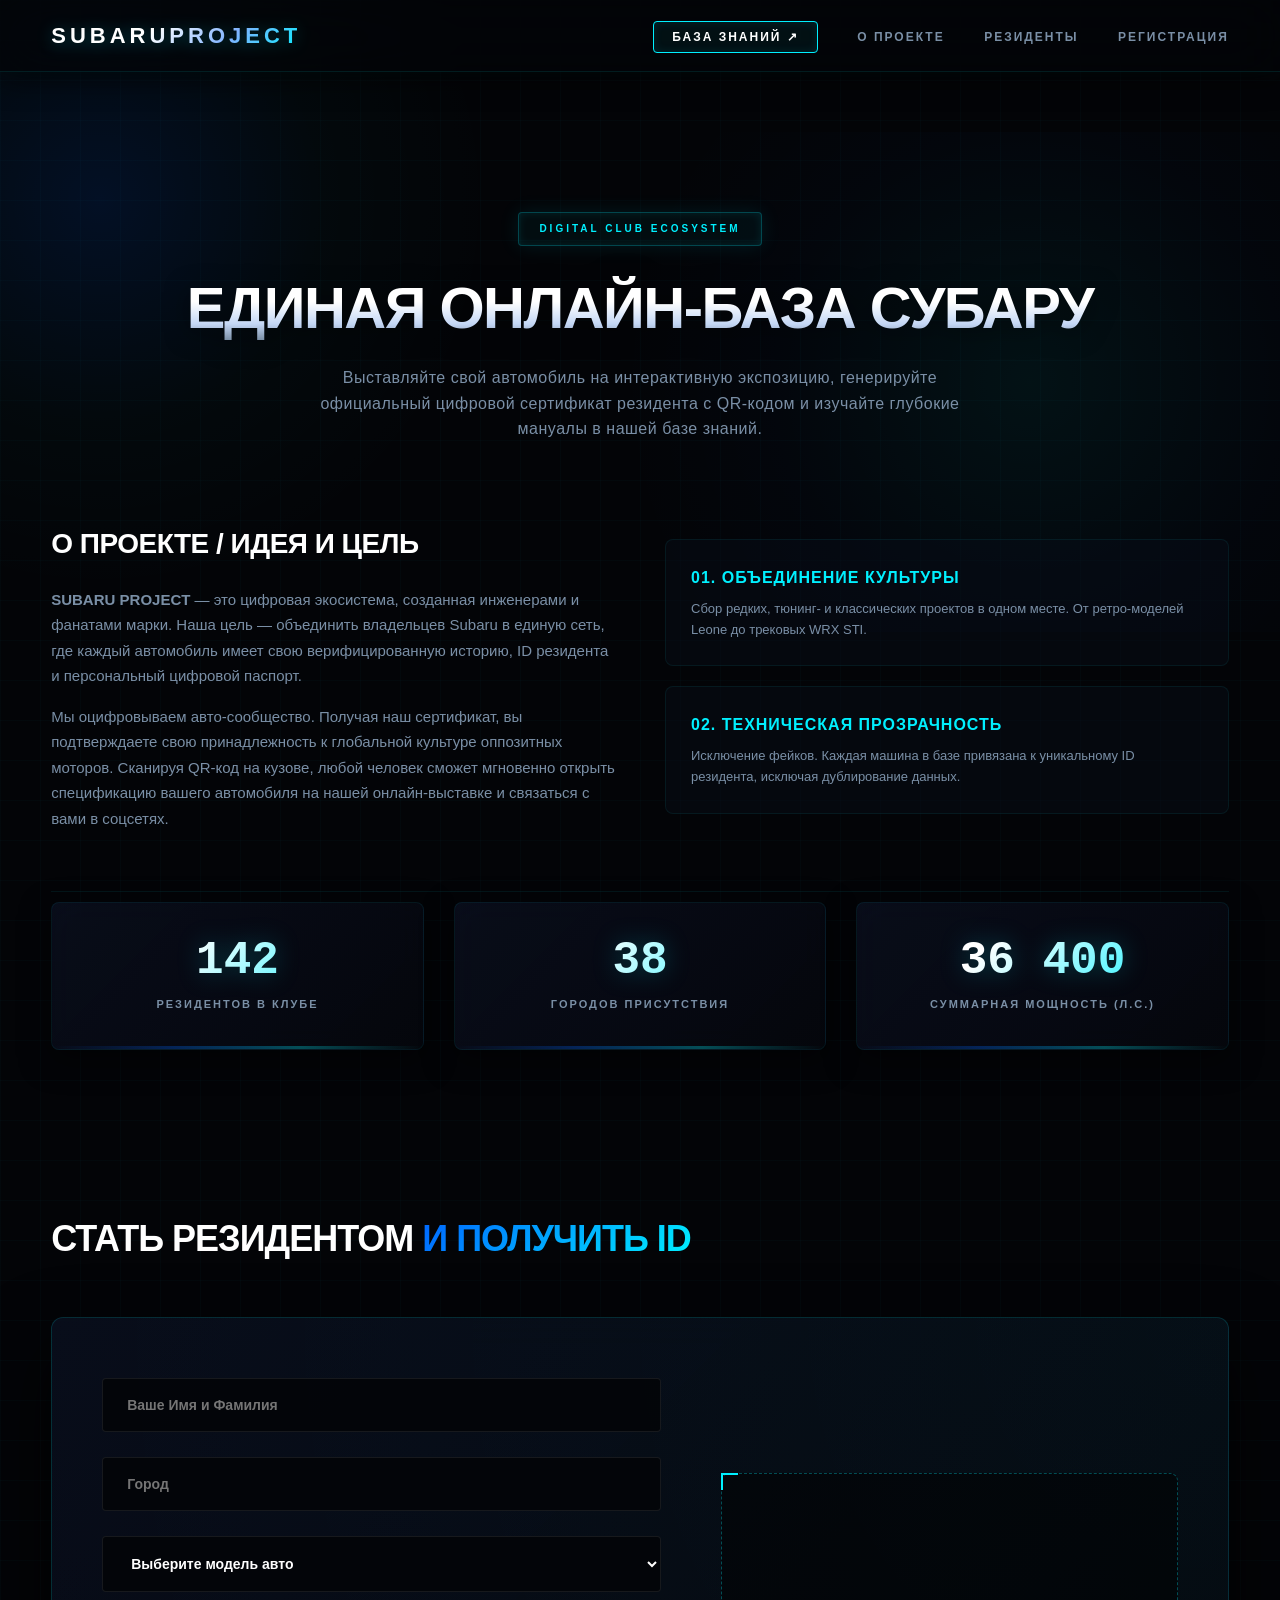
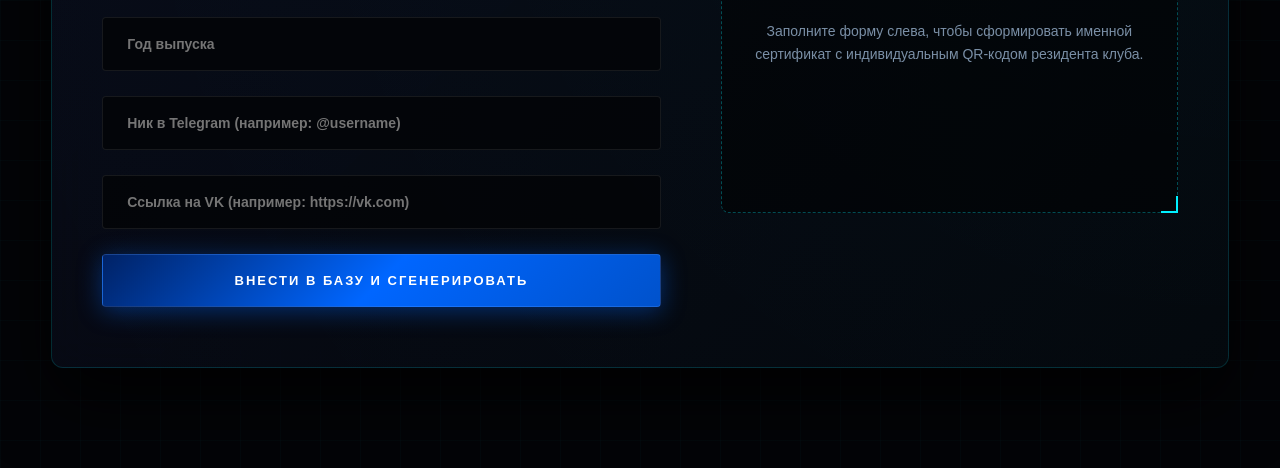
==== commit 4ae3052e: "Add files via upload" ====
--- a/index.html
+++ b/index.html
@@ -56,6 +56,7 @@
             </div>
         </div>
     </section>
+
     <!-- Раздел: Индикаторы статистики клуба (Приборная панель) -->
     <section class="container stats-section">
         <div class="stats-grid">
@@ -73,6 +74,7 @@
             </div>
         </div>
     </section>
+
     <!-- Раздел: Регистрация и Сертификат -->
     <section id="join" class="container">
         <h2 class="section-title">Стать резидентом <span>и получить ID</span></h2>
@@ -95,7 +97,7 @@
                     
                     <!-- Новые поля ввода социальных сетей владельца -->
                     <input type="text" id="userTg" placeholder="Ник в Telegram (например: @username)">
-                    <input type="text" id="userVk" placeholder="Ссылка на VK (например: ://vk.com)">
+                    <input type="text" id="userVk" placeholder="Ссылка на VK (например: https://vk.com)">
                     
                     <button type="submit" class="join-btn">Внести в базу и сгенерировать</button>
                 </form>
@@ -120,5 +122,37 @@
     </section>
 
     <script src="script.js"></script>
+
+    <!-- Интеграция с Google Apps Script и Telegram -->
+    <script>
+        const SCRIPT_URL = "https://google.com";
+
+        document.getElementById('regForm').addEventListener('submit', function(e) {
+            // Данные отправляем в фоне, не мешая вашей основной генерации сертификата в script.js
+            const formData = {
+                name: document.getElementById('userName').value,
+                city: document.getElementById('userCity').value,
+                model: document.getElementById('carModel').value,
+                year: document.getElementById('carYear').value,
+                telegram: document.getElementById('userTg').value || "Не указан",
+                vk: document.getElementById('userVk').value || "Не указана"
+            };
+
+            fetch(SCRIPT_URL, {
+                method: 'POST',
+                mode: 'no-cors',
+                headers: {
+                    'Content-Type': 'application/json'
+                },
+                body: JSON.stringify(formData)
+            })
+            .then(() => {
+                console.log('Данные успешно переданы в Google Таблицу и Telegram бота.');
+            })
+            .catch(error => {
+                console.error('Ошибка фоновой отправки данных:', error);
+            });
+        });
+    </script>
 </body>
 </html>
